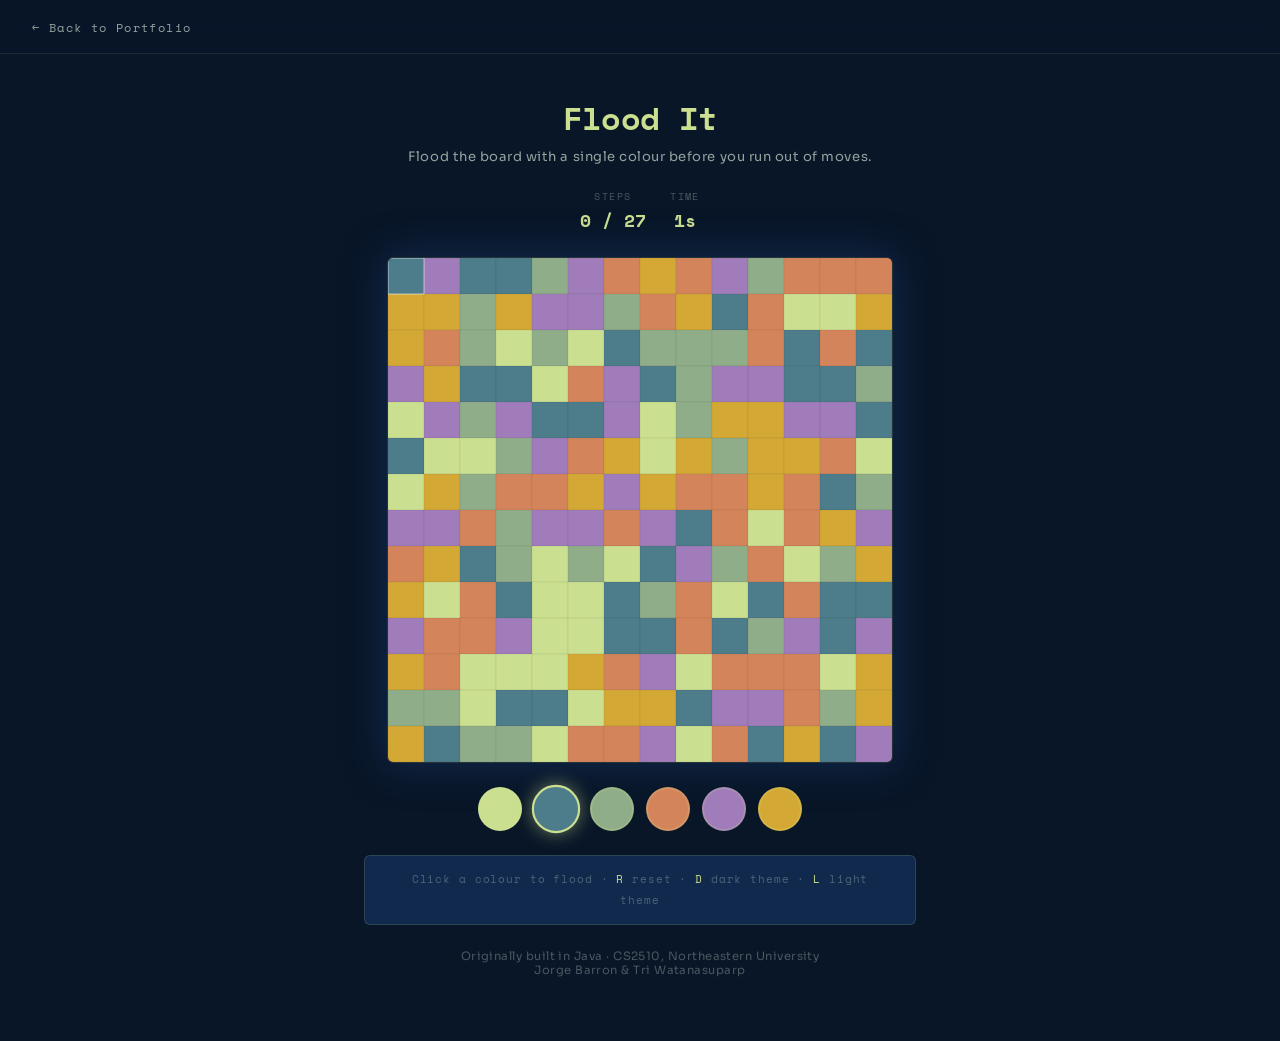
==== projects/floodit/index.html @ b3c8045c "Port FloodIt and Maze school projects to the browser Both games are ported from Java (CS2510, Northe" ====
<!DOCTYPE html>
<html lang="en">
<head>
  <meta charset="UTF-8" />
  <meta name="viewport" content="width=device-width, initial-scale=1.0" />
  <title>Flood It — Jorge Barron</title>
  <link rel="preconnect" href="https://fonts.googleapis.com" />
  <link rel="preconnect" href="https://fonts.gstatic.com" crossorigin />
  <link href="https://fonts.googleapis.com/css2?family=Space+Mono:wght@400;700&family=Sora:wght@300;400;600&display=swap" rel="stylesheet" />
  <link rel="stylesheet" href="css/style.css" />
</head>
<body>

  <nav class="back-nav">
    <a href="../../index.html" class="back-link">← Back to Portfolio</a>
  </nav>

  <main>

    <header class="game-header">
      <h1 class="game-title">Flood It</h1>
      <p class="game-subtitle">Flood the board with a single colour before you run out of moves.</p>
    </header>

    <div class="hud">
      <div class="hud-item">
        <span class="hud-label">Steps</span>
        <span class="hud-value" id="steps-val">0 / —</span>
      </div>
      <div class="hud-item">
        <span class="hud-label">Time</span>
        <span class="hud-value" id="elapsed-val">0s</span>
      </div>
    </div>

    <div class="canvas-wrap">
      <canvas id="game-canvas"></canvas>
    </div>

    <div id="color-buttons"></div>

    <div class="controls">
      Click a colour to flood · <span>R</span> reset · <span>D</span> dark theme · <span>L</span> light theme
    </div>

    <p class="credit">Originally built in Java · CS2510, Northeastern University<br>Jorge Barron &amp; Tri Watanasuparp</p>

  </main>

  <!-- game.js must load before ui.js (ui depends on game globals) -->
  <script src="js/game.js"></script>
  <script src="js/ui.js"></script>
</body>
</html>
---- projects/floodit/css/style.css ----
/* ============================================
   FLOOD IT — Styles (earthy portfolio theme)
   ============================================ */

:root {
  --navy:        #1B4079;
  --navy-dark:   #0c1f3d;
  --navy-deeper: #091628;
  --teal:        #4D7C8A;
  --sage:        #7F9C96;
  --green:       #8FAD88;
  --lime:        #CBDF90;
  --white:       #dfeedd;
  --white-dim:   rgba(223,238,221,0.65);
  --white-faint: rgba(223,238,221,0.3);
  --card-bg:     rgba(27,64,121,0.45);
  --card-border: rgba(203,223,144,0.15);
  --font-mono:   'Space Mono', monospace;
  --font-body:   'Sora', sans-serif;
  --ease:        0.3s ease;
}

*, *::before, *::after { box-sizing: border-box; margin: 0; padding: 0; }

html { scroll-behavior: smooth; font-size: 16px; }

body {
  font-family: var(--font-body);
  background: var(--navy-deeper);
  color: var(--white);
  min-height: 100vh;
  display: flex;
  flex-direction: column;
  align-items: center;
}

a { color: var(--lime); text-decoration: none; transition: color var(--ease); }
a:hover { color: var(--white); }

/* ─── NAV ────────────────────────────────────── */
.back-nav {
  width: 100%; padding: 1rem 2rem;
  border-bottom: 1px solid rgba(203,223,144,0.1);
  background: rgba(9,22,40,0.7);
  backdrop-filter: blur(10px);
  position: sticky; top: 0; z-index: 10;
}

.back-link {
  font-family: var(--font-mono);
  font-size: 0.72rem; letter-spacing: 0.12em;
  color: var(--white-dim); display: inline-flex; align-items: center; gap: 0.5rem;
}
.back-link:hover { color: var(--lime); }

/* ─── MAIN LAYOUT ────────────────────────────── */
main {
  display: flex;
  flex-direction: column;
  align-items: center;
  padding: 2.5rem 1.5rem 4rem;
  gap: 1.5rem;
  width: 100%;
  max-width: 600px;
}

/* ─── HEADER ─────────────────────────────────── */
.game-header { text-align: center; }

.game-title {
  font-family: var(--font-mono);
  font-size: clamp(1.4rem, 4vw, 2rem);
  font-weight: 700; color: var(--lime);
  letter-spacing: -0.02em; margin-bottom: 0.35rem;
}

.game-subtitle {
  font-size: 0.82rem; color: var(--white-dim);
  letter-spacing: 0.04em;
}

/* ─── HUD ────────────────────────────────────── */
.hud {
  display: flex; gap: 1.5rem; justify-content: center;
  font-family: var(--font-mono);
}

.hud-item { display: flex; flex-direction: column; align-items: center; gap: 0.2rem; }

.hud-label {
  font-size: 0.62rem; color: var(--white-faint);
  letter-spacing: 0.15em; text-transform: uppercase;
}

.hud-value {
  font-size: 1.1rem; color: var(--lime); font-weight: 700;
}

/* ─── CANVAS ─────────────────────────────────── */
.canvas-wrap {
  border: 1px solid var(--card-border);
  border-radius: 6px;
  overflow: hidden;
  box-shadow: 0 0 40px rgba(27,64,121,0.5);
}

canvas { display: block; }

/* ─── COLOR BUTTONS ──────────────────────────── */
#color-buttons {
  display: flex; gap: 0.75rem; flex-wrap: wrap; justify-content: center;
}

.color-btn {
  width: 44px; height: 44px; border-radius: 50%;
  border: 2px solid rgba(203,223,144,0.2);
  cursor: pointer;
  transition: transform 0.15s ease, border-color 0.15s ease, box-shadow 0.15s ease;
  outline: none;
}

.color-btn:hover {
  transform: scale(1.15);
  border-color: rgba(203,223,144,0.6);
  box-shadow: 0 0 12px rgba(203,223,144,0.3);
}

.color-btn.active {
  border-color: var(--lime);
  box-shadow: 0 0 16px rgba(203,223,144,0.5);
  transform: scale(1.1);
}

/* ─── CONTROLS ───────────────────────────────── */
.controls {
  font-family: var(--font-mono); font-size: 0.68rem;
  color: var(--white-faint); letter-spacing: 0.08em;
  text-align: center; line-height: 1.9;
  background: var(--card-bg);
  border: 1px solid var(--card-border);
  border-radius: 6px; padding: 0.85rem 1.5rem;
}

.controls span { color: var(--lime); }

/* ─── CREDIT ─────────────────────────────────── */
.credit {
  font-size: 0.72rem; color: var(--white-faint);
  text-align: center; letter-spacing: 0.04em;
}
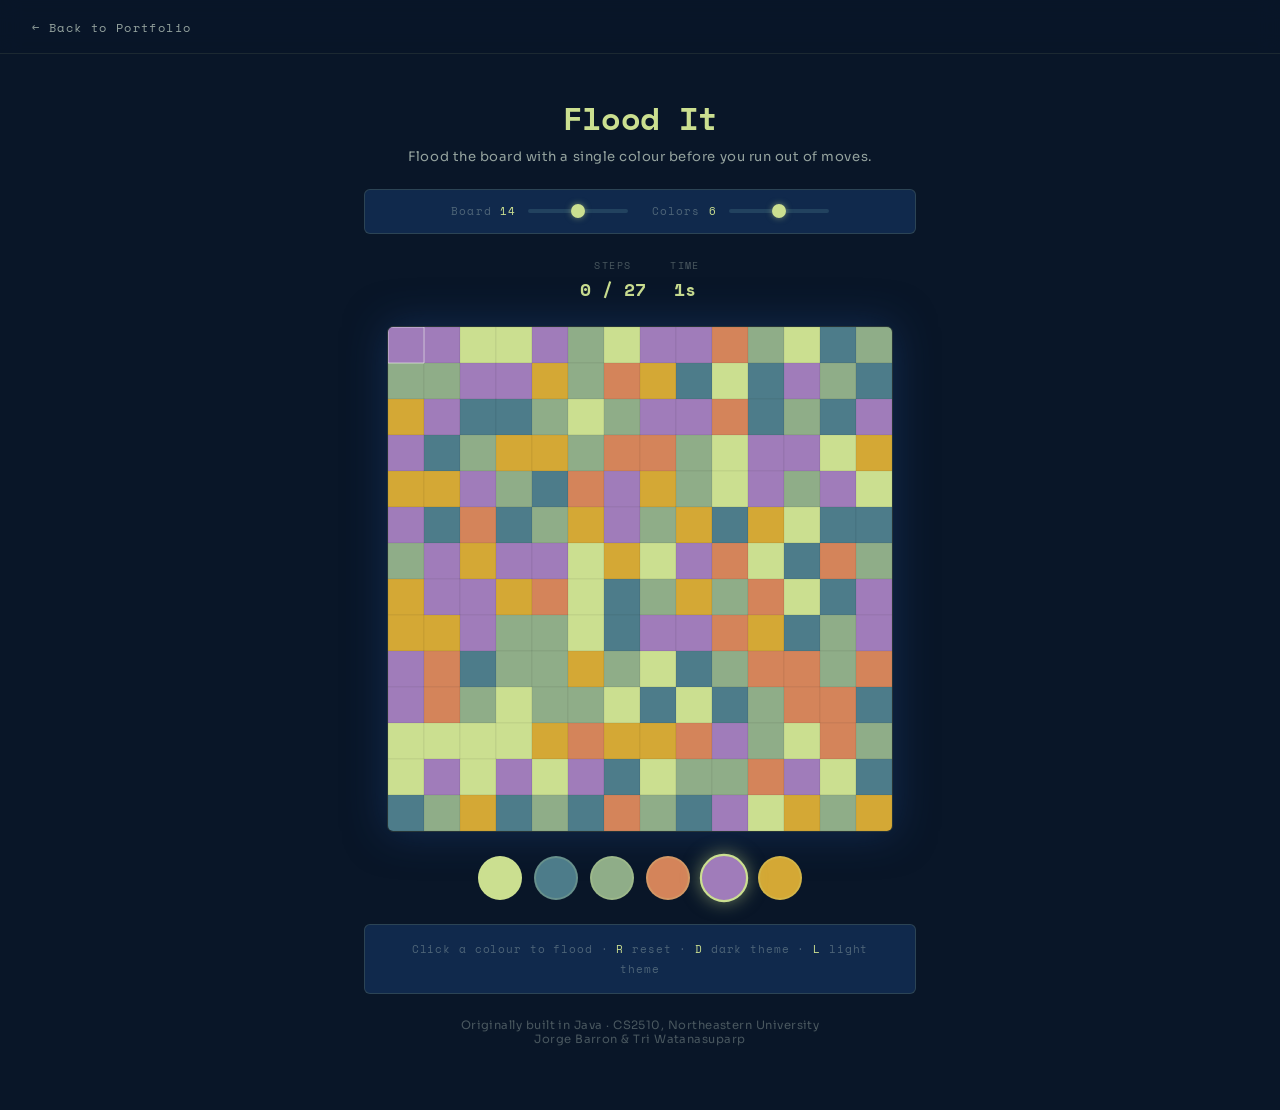
==== commit affa26d0: "add modifications" ====
--- a/projects/floodit/index.html
+++ b/projects/floodit/index.html
@@ -21,6 +21,17 @@
       <h1 class="game-title">Flood It</h1>
       <p class="game-subtitle">Flood the board with a single colour before you run out of moves.</p>
     </header>
+
+    <div class="settings-panel">
+      <div class="setting-row">
+        <label class="setting-label" for="board-size-input">Board <span id="board-size-display">14</span></label>
+        <input type="range" id="board-size-input" min="8" max="20" value="14" step="2">
+      </div>
+      <div class="setting-row">
+        <label class="setting-label" for="colors-input">Colors <span id="colors-display">6</span></label>
+        <input type="range" id="colors-input" min="4" max="8" value="6" step="1">
+      </div>
+    </div>
 
     <div class="hud">
       <div class="hud-item">
--- a/projects/floodit/css/style.css
+++ b/projects/floodit/css/style.css
@@ -143,6 +143,51 @@
 
 .controls span { color: var(--lime); }
 
+/* ─── SETTINGS PANEL ────────────────────────── */
+.settings-panel {
+  display: flex; gap: 1.5rem; flex-wrap: wrap; justify-content: center;
+  background: var(--card-bg);
+  border: 1px solid var(--card-border);
+  border-radius: 6px; padding: 0.85rem 1.5rem;
+  width: 100%;
+}
+
+.setting-row {
+  display: flex; align-items: center; gap: 0.75rem;
+}
+
+.setting-label {
+  font-family: var(--font-mono); font-size: 0.68rem;
+  color: var(--white-faint); letter-spacing: 0.1em;
+  white-space: nowrap;
+}
+
+.setting-label span { color: var(--lime); }
+
+input[type="range"] {
+  -webkit-appearance: none;
+  appearance: none;
+  width: 100px; height: 4px;
+  background: rgba(77,124,138,0.3);
+  border-radius: 2px; outline: none; cursor: pointer;
+}
+
+input[type="range"]::-webkit-slider-thumb {
+  -webkit-appearance: none;
+  appearance: none;
+  width: 14px; height: 14px;
+  border-radius: 50%;
+  background: var(--lime);
+  box-shadow: 0 0 6px rgba(203,223,144,0.5);
+}
+
+input[type="range"]::-moz-range-thumb {
+  width: 14px; height: 14px;
+  border-radius: 50%; border: none;
+  background: var(--lime);
+  box-shadow: 0 0 6px rgba(203,223,144,0.5);
+}
+
 /* ─── CREDIT ─────────────────────────────────── */
 .credit {
   font-size: 0.72rem; color: var(--white-faint);
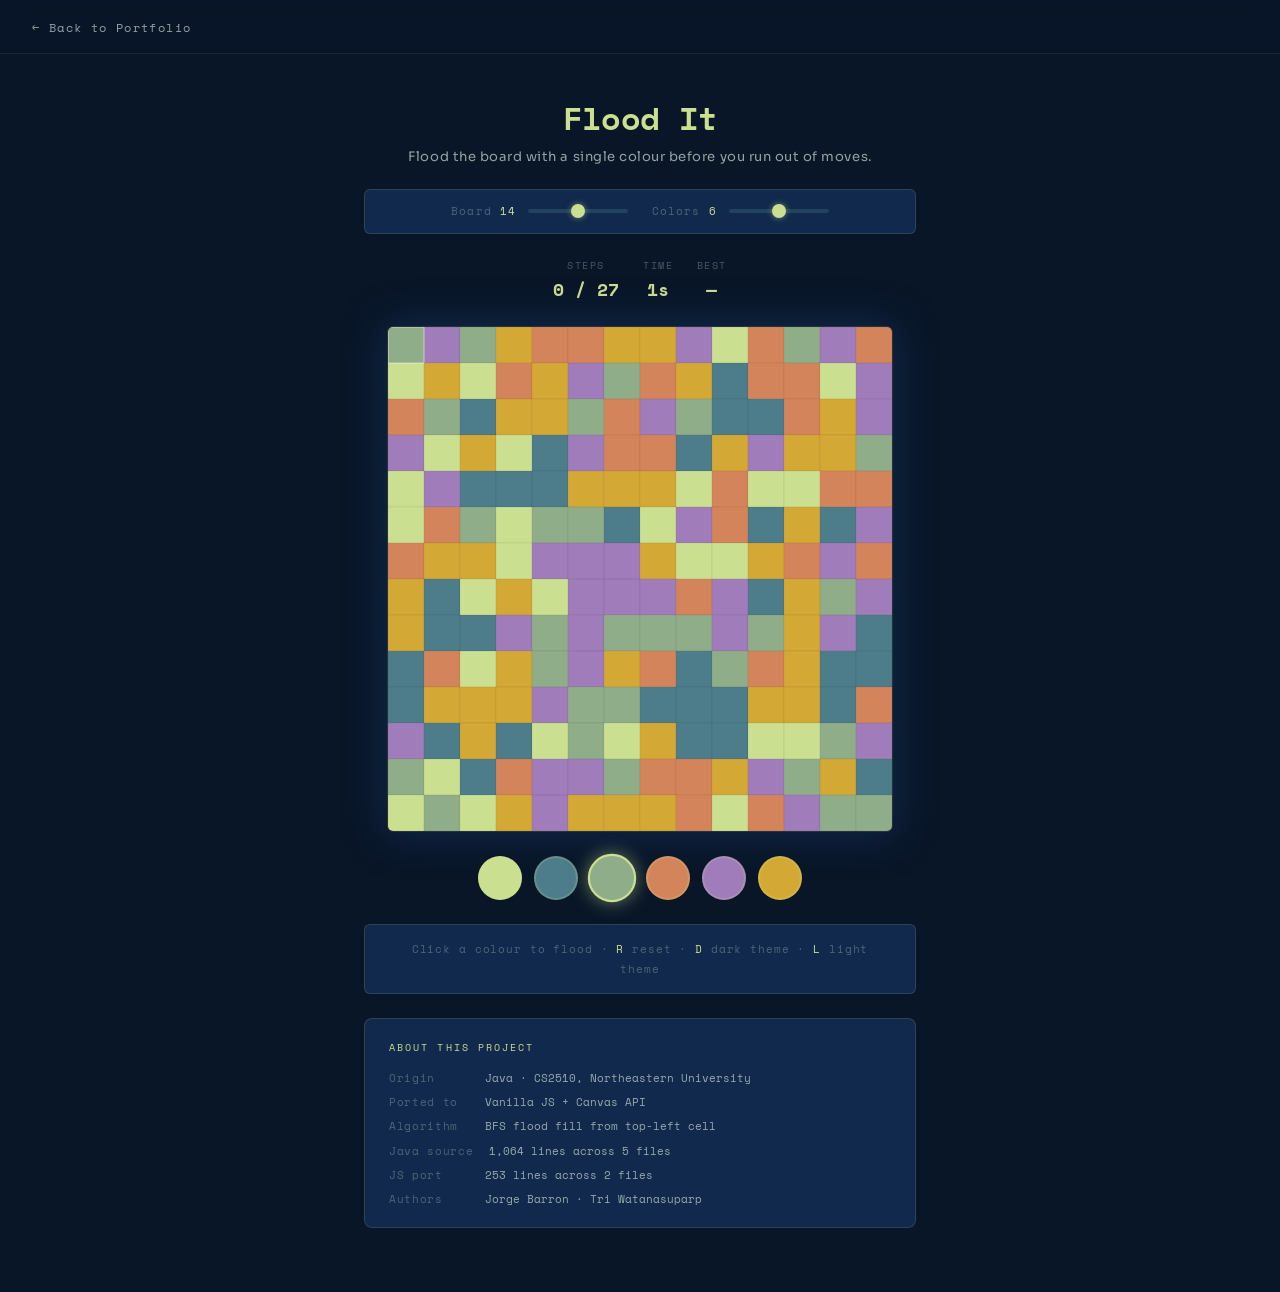
==== commit 0b17a8ad: "add better games features" ====
--- a/projects/floodit/index.html
+++ b/projects/floodit/index.html
@@ -42,6 +42,10 @@
         <span class="hud-label">Time</span>
         <span class="hud-value" id="elapsed-val">0s</span>
       </div>
+      <div class="hud-item">
+        <span class="hud-label">Best</span>
+        <span class="hud-value" id="best-val">—</span>
+      </div>
     </div>
 
     <div class="canvas-wrap">
@@ -54,7 +58,17 @@
       Click a colour to flood · <span>R</span> reset · <span>D</span> dark theme · <span>L</span> light theme
     </div>
 
-    <p class="credit">Originally built in Java · CS2510, Northeastern University<br>Jorge Barron &amp; Tri Watanasuparp</p>
+    <div class="build-info">
+      <p class="build-info-title">About this project</p>
+      <div class="build-info-grid">
+        <div class="build-row"><span class="build-key">Origin</span><span class="build-val">Java · CS2510, Northeastern University</span></div>
+        <div class="build-row"><span class="build-key">Ported to</span><span class="build-val">Vanilla JS + Canvas API</span></div>
+        <div class="build-row"><span class="build-key">Algorithm</span><span class="build-val">BFS flood fill from top-left cell</span></div>
+        <div class="build-row"><span class="build-key">Java source</span><span class="build-val">1,064 lines across 5 files</span></div>
+        <div class="build-row"><span class="build-key">JS port</span><span class="build-val">253 lines across 2 files</span></div>
+        <div class="build-row"><span class="build-key">Authors</span><span class="build-val">Jorge Barron · Tri Watanasuparp</span></div>
+      </div>
+    </div>
 
   </main>
 
--- a/projects/floodit/css/style.css
+++ b/projects/floodit/css/style.css
@@ -188,8 +188,30 @@
   box-shadow: 0 0 6px rgba(203,223,144,0.5);
 }
 
-/* ─── CREDIT ─────────────────────────────────── */
-.credit {
-  font-size: 0.72rem; color: var(--white-faint);
-  text-align: center; letter-spacing: 0.04em;
-}
+/* ─── BUILD INFO ─────────────────────────────── */
+.build-info {
+  width: 100%;
+  background: var(--card-bg);
+  border: 1px solid var(--card-border);
+  border-radius: 8px; padding: 1.25rem 1.5rem;
+}
+
+.build-info-title {
+  font-family: var(--font-mono); font-size: 0.65rem;
+  color: var(--lime); letter-spacing: 0.2em;
+  text-transform: uppercase; margin-bottom: 0.85rem;
+}
+
+.build-info-grid { display: flex; flex-direction: column; gap: 0.45rem; }
+
+.build-row {
+  display: flex; gap: 1rem; align-items: baseline;
+  font-family: var(--font-mono); font-size: 0.7rem;
+}
+
+.build-key {
+  color: var(--white-faint); letter-spacing: 0.06em;
+  flex-shrink: 0; min-width: 80px;
+}
+
+.build-val { color: var(--white-dim); }
